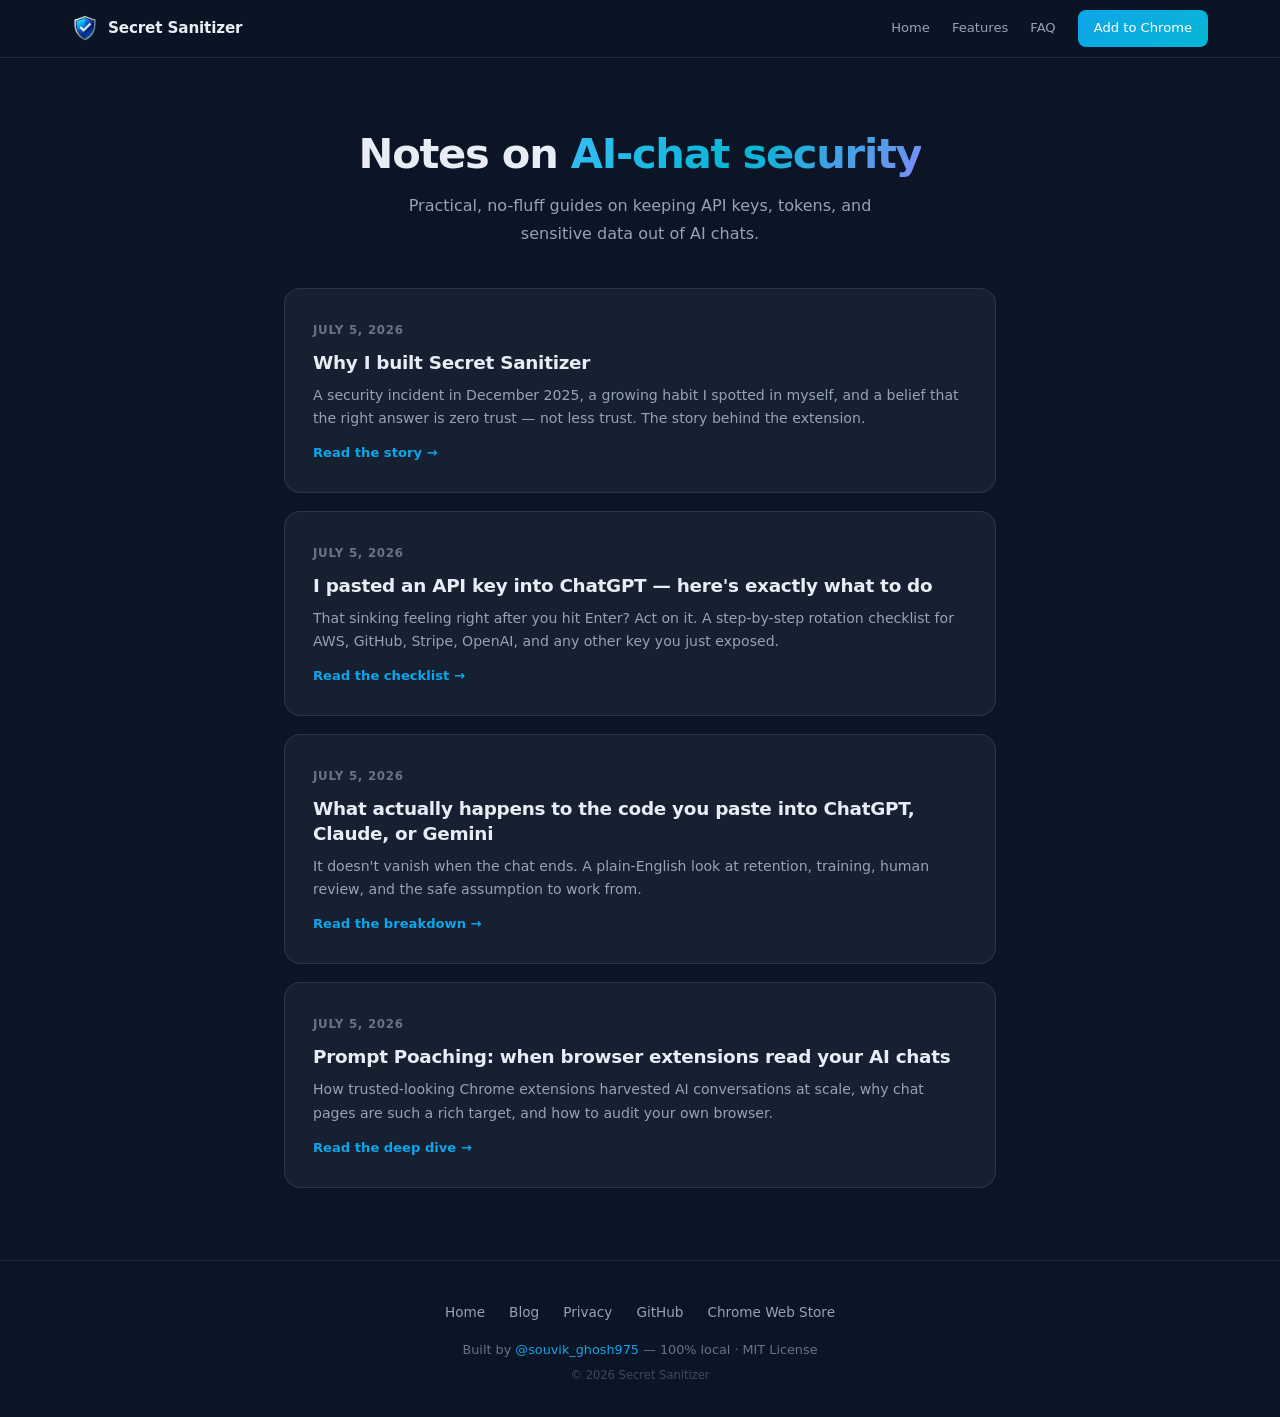
==== website/blog/index.html @ 3d4ddae3 "Website: new dark OG card for link previews Replace the social preview image with the dark 2400x1260" ====
<!DOCTYPE html>
<html lang="en">
<head>
  <meta charset="UTF-8">
  <meta name="viewport" content="width=device-width, initial-scale=1.0">
  <title>Blog — Secret Sanitizer | Notes on AI-Chat Security</title>
  <meta name="description" content="Practical guides on keeping API keys, tokens, and sensitive data out of AI chats — key rotation, data retention, and browser extension security.">
  <meta name="robots" content="index, follow">
  <meta name="author" content="Souvik Ghosh">
  <link rel="canonical" href="https://secretsanitizer.com/blog/">

  <meta property="og:type" content="website">
  <meta property="og:site_name" content="Secret Sanitizer">
  <meta property="og:title" content="Secret Sanitizer Blog — Notes on AI-Chat Security">
  <meta property="og:description" content="Practical guides on keeping API keys, tokens, and sensitive data out of AI chats.">
  <meta property="og:url" content="https://secretsanitizer.com/blog/">
  <meta property="og:image" content="https://secretsanitizer.com/og-card-v2.png">
  <meta property="og:image:width" content="2400">
  <meta property="og:image:height" content="1260">
  <meta property="og:image:type" content="image/png">
  <meta property="og:image:alt" content="Secret Sanitizer masks api_key as [STRIPE_KEY_0] — Paste freely. Leak nothing.">
  <meta name="twitter:card" content="summary_large_image">
  <meta name="twitter:title" content="Secret Sanitizer Blog — Notes on AI-Chat Security">
  <meta name="twitter:description" content="Practical guides on keeping API keys, tokens, and sensitive data out of AI chats.">
  <meta name="twitter:image" content="https://secretsanitizer.com/og-card-v2.png">
  <meta name="twitter:image:alt" content="Secret Sanitizer masks api_key as [STRIPE_KEY_0] — Paste freely. Leak nothing.">
  <link rel="icon" type="image/png" href="../icon-128.png">
  <meta name="theme-color" content="#0b1525">
  <link rel="stylesheet" href="blog.css">
</head>
<body>

  <nav class="navbar">
    <div class="nav-inner">
      <a href="../" class="nav-brand">
        <img src="../icon-128.png" alt="Secret Sanitizer" width="26" height="26">
        <span>Secret Sanitizer</span>
      </a>
      <div class="nav-links">
        <a href="../">Home</a>
        <a href="../#features">Features</a>
        <a href="../#faq">FAQ</a>
        <a href="https://chromewebstore.google.com/detail/secret-sanitizer/genolcmpopiemhpbdnhkaefllchgekja" class="nav-cta" target="_blank" rel="noopener noreferrer">Add to Chrome</a>
      </div>
    </div>
  </nav>

  <main class="container">
    <header class="blog-header">
      <h1>Notes on <span class="gradient-text">AI-chat security</span></h1>
      <p>Practical, no-fluff guides on keeping API keys, tokens, and sensitive data out of AI chats.</p>
    </header>

    <div class="post-list">
      <a class="post-card" href="why-i-built-secret-sanitizer.html">
        <span class="post-date">July 5, 2026</span>
        <h2>Why I built Secret Sanitizer</h2>
        <p>A security incident in December 2025, a growing habit I spotted in myself, and a belief that the right answer is zero trust — not less trust. The story behind the extension.</p>
        <span class="post-more">Read the story &rarr;</span>
      </a>

      <a class="post-card" href="pasted-api-key-into-chatgpt.html">
        <span class="post-date">July 5, 2026</span>
        <h2>I pasted an API key into ChatGPT — here's exactly what to do</h2>
        <p>That sinking feeling right after you hit Enter? Act on it. A step-by-step rotation checklist for AWS, GitHub, Stripe, OpenAI, and any other key you just exposed.</p>
        <span class="post-more">Read the checklist &rarr;</span>
      </a>

      <a class="post-card" href="what-happens-to-data-you-paste-into-ai.html">
        <span class="post-date">July 5, 2026</span>
        <h2>What actually happens to the code you paste into ChatGPT, Claude, or Gemini</h2>
        <p>It doesn't vanish when the chat ends. A plain-English look at retention, training, human review, and the safe assumption to work from.</p>
        <span class="post-more">Read the breakdown &rarr;</span>
      </a>

      <a class="post-card" href="prompt-poaching.html">
        <span class="post-date">July 5, 2026</span>
        <h2>Prompt Poaching: when browser extensions read your AI chats</h2>
        <p>How trusted-looking Chrome extensions harvested AI conversations at scale, why chat pages are such a rich target, and how to audit your own browser.</p>
        <span class="post-more">Read the deep dive &rarr;</span>
      </a>
    </div>
  </main>

  <footer>
    <div class="container">
      <div class="footer-links">
        <a href="../">Home</a>
        <a href="./">Blog</a>
        <a href="../privacy.html">Privacy</a>
        <a href="https://github.com/souvikghosh957/secret-sanitizer-extension" target="_blank" rel="noopener noreferrer">GitHub</a>
        <a href="https://chromewebstore.google.com/detail/secret-sanitizer/genolcmpopiemhpbdnhkaefllchgekja" target="_blank" rel="noopener noreferrer">Chrome Web Store</a>
      </div>
      <p class="footer-credit">Built by <a href="https://x.com/souvik_ghosh975" target="_blank" rel="noopener noreferrer">@souvik_ghosh975</a> &mdash; 100% local &middot; MIT License</p>
      <p class="footer-copy">&copy; 2026 Secret Sanitizer</p>
    </div>
  </footer>

</body>
</html>
---- website/blog/blog.css ----
/* Shared styles for Secret Sanitizer blog pages — mirrors the landing page design tokens */
*, *::before, *::after { box-sizing: border-box; margin: 0; padding: 0; }

:root {
  --primary: #0ea5e9;
  --primary-glow: rgba(14, 165, 233, 0.25);
  --accent: #06b6d4;
  --accent-warm: #818cf8;
  --bg: #0b1525;
  --bg-alt: #0f1d31;
  --bg-card: rgba(255, 255, 255, 0.05);
  --text: #e8edf5;
  --text-muted: #94a3b8;
  --text-dim: #64748b;
  --border: rgba(255, 255, 255, 0.09);
  --success: #10b981;
  --warning: #f59e0b;
  --radius: 16px;
  --font: system-ui, -apple-system, BlinkMacSystemFont, 'Segoe UI', Roboto, sans-serif;
  --mono: 'SF Mono', 'Fira Code', 'Cascadia Code', 'Consolas', monospace;
}

html { scroll-behavior: smooth; }

body {
  font-family: var(--font);
  background: var(--bg);
  color: var(--text);
  line-height: 1.75;
  -webkit-font-smoothing: antialiased;
}

a { color: var(--primary); text-decoration: none; transition: color 0.2s; }
a:hover { color: var(--accent); }

.container { max-width: 760px; margin: 0 auto; padding: 0 24px; }

.gradient-text {
  background: linear-gradient(135deg, #38bdf8, var(--accent), var(--accent-warm));
  -webkit-background-clip: text;
  -webkit-text-fill-color: transparent;
  background-clip: text;
}

/* ===== Navbar ===== */
.navbar {
  position: sticky; top: 0; z-index: 100;
  padding: 10px 0;
  background: rgba(11, 21, 37, 0.9);
  backdrop-filter: blur(16px); -webkit-backdrop-filter: blur(16px);
  border-bottom: 1px solid var(--border);
}
.nav-inner {
  max-width: 1200px; margin: 0 auto; padding: 0 32px;
  display: flex; align-items: center; justify-content: space-between;
}
.nav-brand { display: flex; align-items: center; gap: 10px; color: var(--text); font-weight: 800; font-size: 0.95rem; letter-spacing: -0.01em; }
.nav-brand:hover { color: var(--text); }
.nav-brand img { width: 26px; height: 26px; border-radius: 6px; }
.nav-links { display: flex; align-items: center; gap: 22px; }
.nav-links a { color: var(--text-muted); font-size: 0.82rem; font-weight: 500; }
.nav-links a:hover { color: var(--text); }
.nav-cta {
  padding: 7px 16px; border-radius: 8px; font-weight: 600;
  background: linear-gradient(135deg, var(--primary), var(--accent));
  color: #fff !important; font-size: 0.8rem; white-space: nowrap;
  transition: transform 0.2s, box-shadow 0.2s;
}
.nav-cta:hover { transform: translateY(-1px); box-shadow: 0 4px 14px var(--primary-glow); }
@media (max-width: 600px) { .nav-links a:not(.nav-cta) { display: none; } }

/* ===== Blog index ===== */
.blog-header { padding: 72px 0 40px; text-align: center; }
.blog-header h1 { font-size: clamp(1.9rem, 4.5vw, 2.6rem); font-weight: 800; letter-spacing: -0.03em; line-height: 1.15; margin-bottom: 14px; }
.blog-header p { color: var(--text-muted); font-size: 1rem; max-width: 520px; margin: 0 auto; }

.post-list { display: flex; flex-direction: column; gap: 18px; padding-bottom: 72px; }
.post-card {
  display: block;
  padding: 26px 28px;
  background: var(--bg-card);
  border: 1px solid var(--border);
  border-radius: var(--radius);
  transition: transform 0.25s, border-color 0.25s, box-shadow 0.25s;
}
.post-card:hover {
  transform: translateY(-3px);
  border-color: rgba(14, 165, 233, 0.22);
  box-shadow: 0 12px 32px rgba(0, 0, 0, 0.2);
}
.post-card .post-date { font-size: 0.74rem; color: var(--text-dim); font-weight: 600; text-transform: uppercase; letter-spacing: 0.06em; }
.post-card h2 { font-size: 1.15rem; font-weight: 700; color: var(--text); margin: 8px 0 8px; letter-spacing: -0.015em; line-height: 1.35; }
.post-card p { font-size: 0.88rem; color: var(--text-muted); line-height: 1.65; }
.post-card .post-more { display: inline-block; margin-top: 12px; font-size: 0.82rem; font-weight: 600; color: var(--primary); }

/* ===== Article ===== */
.article-header { padding: 64px 0 8px; }
.article-header .post-date { font-size: 0.76rem; color: var(--text-dim); font-weight: 600; text-transform: uppercase; letter-spacing: 0.06em; }
.article-header h1 { font-size: clamp(1.7rem, 4vw, 2.4rem); font-weight: 800; letter-spacing: -0.03em; line-height: 1.18; margin: 12px 0 14px; }
.article-header .article-lede { color: var(--text-muted); font-size: 1.02rem; line-height: 1.7; }
.article-meta { display: flex; align-items: center; gap: 8px; margin-top: 18px; font-size: 0.82rem; color: var(--text-dim); }

article { padding: 24px 0 40px; }
article h2 { font-size: 1.3rem; font-weight: 700; letter-spacing: -0.02em; margin: 40px 0 14px; line-height: 1.3; }
article h3 { font-size: 1.05rem; font-weight: 700; margin: 28px 0 10px; }
article p { color: var(--text-muted); font-size: 0.95rem; margin-bottom: 16px; }
article ul, article ol { color: var(--text-muted); font-size: 0.95rem; margin: 0 0 16px 22px; }
article li { margin-bottom: 8px; }
article li::marker { color: var(--primary); }
article strong { color: var(--text); }
article code {
  font-family: var(--mono); font-size: 0.84em;
  background: rgba(255,255,255,0.06); border: 1px solid var(--border);
  padding: 1px 6px; border-radius: 5px; color: var(--text);
}
article blockquote {
  border-left: 3px solid var(--primary);
  padding: 4px 0 4px 18px; margin: 0 0 16px;
  color: var(--text-muted); font-style: italic;
}
.callout {
  padding: 18px 22px; margin: 24px 0;
  background: rgba(14,165,233,0.05);
  border: 1px solid rgba(14,165,233,0.18);
  border-radius: 12px;
  font-size: 0.9rem; color: var(--text-muted);
}
.callout strong { color: var(--primary); }

/* ===== Article CTA ===== */
.article-cta {
  margin: 48px 0 64px;
  padding: 36px 32px;
  text-align: center;
  border: 1px solid rgba(14,165,233,0.18);
  border-radius: 18px;
  background: radial-gradient(ellipse 80% 70% at 50% 0%, rgba(14,165,233,0.09) 0%, transparent 70%);
}
.article-cta h2 { font-size: 1.3rem; font-weight: 800; margin: 0 0 8px; letter-spacing: -0.02em; }
.article-cta p { color: var(--text-muted); font-size: 0.9rem; margin-bottom: 20px; }
.btn-primary {
  display: inline-flex; align-items: center; gap: 8px;
  padding: 13px 26px; border-radius: 10px;
  font-size: 0.92rem; font-weight: 600;
  background: linear-gradient(135deg, var(--primary), var(--accent));
  color: #fff; box-shadow: 0 4px 24px var(--primary-glow);
  transition: transform 0.25s, box-shadow 0.25s;
}
.btn-primary:hover { transform: translateY(-2px); box-shadow: 0 8px 32px var(--primary-glow); color: #fff; }

.back-link { display: inline-flex; align-items: center; gap: 6px; font-size: 0.85rem; font-weight: 600; margin-top: 8px; }

/* ===== Footer ===== */
footer { border-top: 1px solid var(--border); padding: 40px 0 32px; text-align: center; }
.footer-links { display: flex; gap: 24px; justify-content: center; flex-wrap: wrap; margin-bottom: 14px; }
.footer-links a { color: var(--text-muted); font-size: 0.85rem; }
.footer-links a:hover { color: var(--primary); }
.footer-credit { font-size: 0.8rem; color: var(--text-dim); margin-bottom: 4px; }
.footer-copy { font-size: 0.72rem; color: var(--text-dim); opacity: 0.55; }

@media (max-width: 480px) {
  .container { padding: 0 20px; }
  .blog-header { padding: 52px 0 32px; }
  .article-header { padding: 44px 0 4px; }
  .post-card { padding: 22px 20px; }
  .article-cta { padding: 28px 20px; }
}
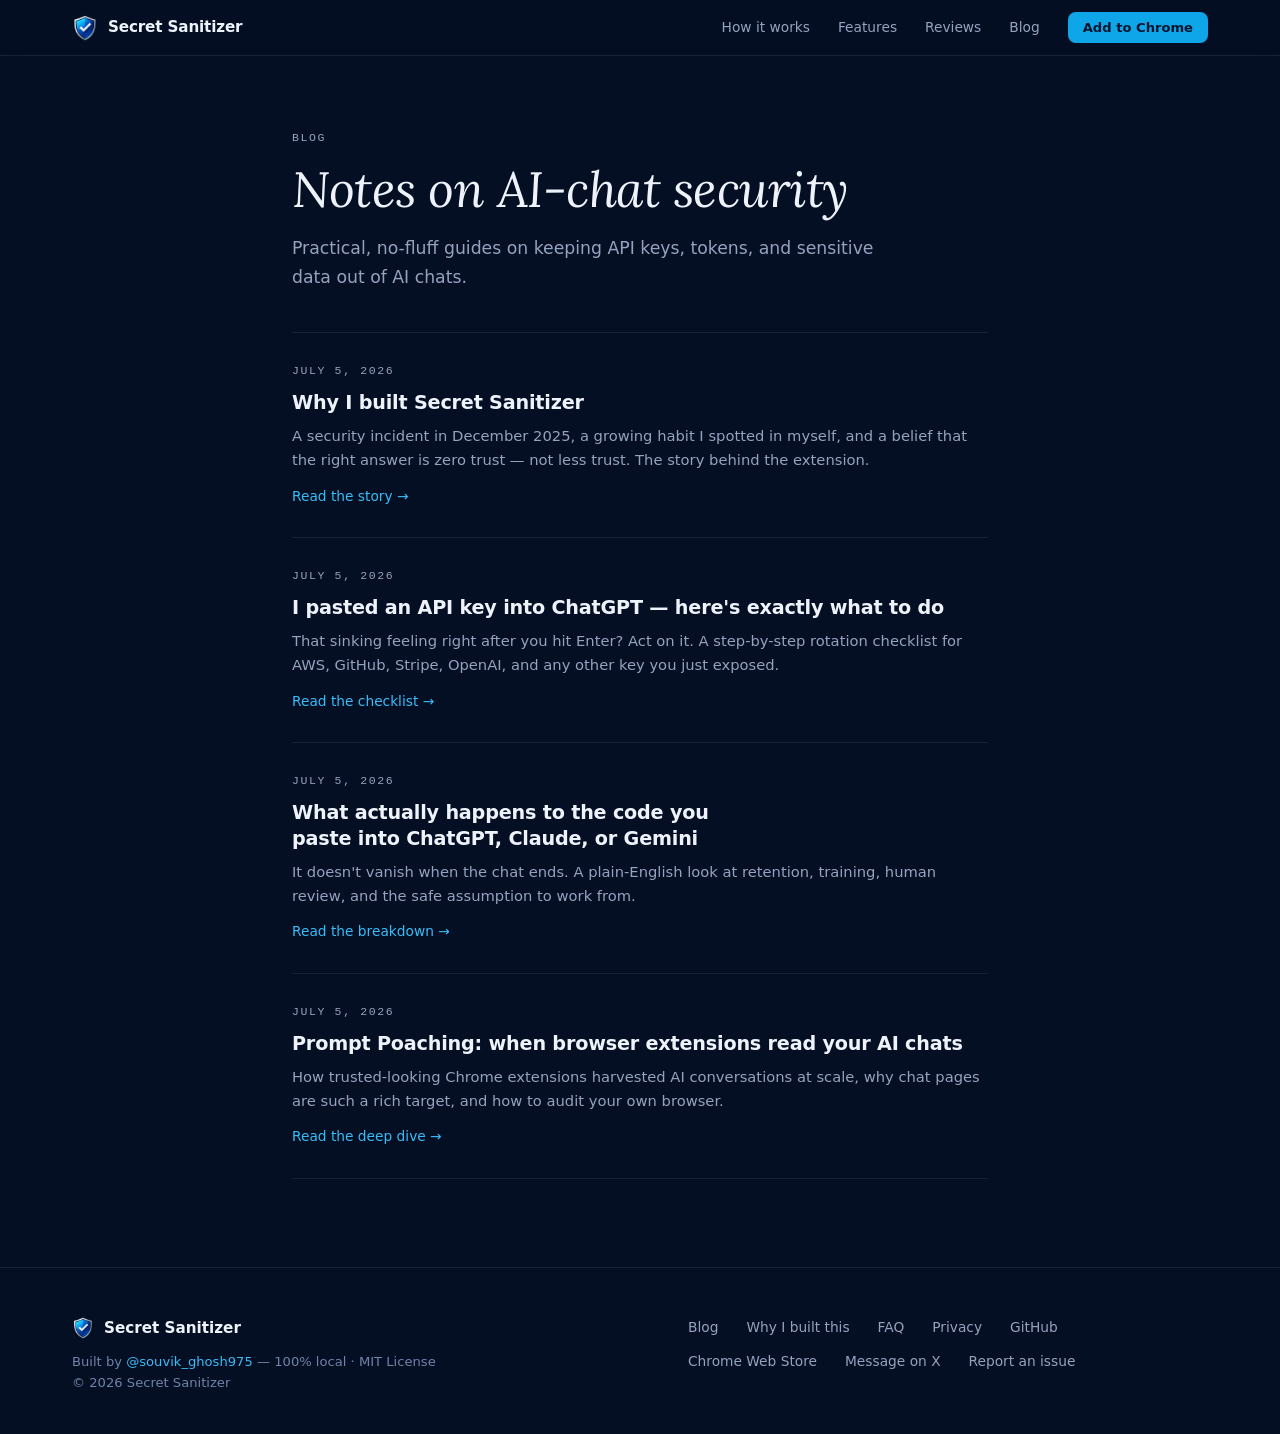
==== commit 0db4e455: "Website: redesign to match the OG card, shared stylesheet, CSP Design - One palette and type system " ====
--- a/website/blog/index.html
+++ b/website/blog/index.html
@@ -14,67 +14,70 @@
   <meta property="og:title" content="Secret Sanitizer Blog — Notes on AI-Chat Security">
   <meta property="og:description" content="Practical guides on keeping API keys, tokens, and sensitive data out of AI chats.">
   <meta property="og:url" content="https://secretsanitizer.com/blog/">
-  <meta property="og:image" content="https://secretsanitizer.com/og-card-v2.png">
+  <meta property="og:image" content="https://secretsanitizer.com/og-card.jpg">
   <meta property="og:image:width" content="2400">
   <meta property="og:image:height" content="1260">
-  <meta property="og:image:type" content="image/png">
+  <meta property="og:image:type" content="image/jpeg">
   <meta property="og:image:alt" content="Secret Sanitizer masks api_key as [STRIPE_KEY_0] — Paste freely. Leak nothing.">
   <meta name="twitter:card" content="summary_large_image">
   <meta name="twitter:title" content="Secret Sanitizer Blog — Notes on AI-Chat Security">
   <meta name="twitter:description" content="Practical guides on keeping API keys, tokens, and sensitive data out of AI chats.">
-  <meta name="twitter:image" content="https://secretsanitizer.com/og-card-v2.png">
+  <meta name="twitter:image" content="https://secretsanitizer.com/og-card.jpg">
   <meta name="twitter:image:alt" content="Secret Sanitizer masks api_key as [STRIPE_KEY_0] — Paste freely. Leak nothing.">
   <link rel="icon" type="image/png" href="../icon-128.png">
-  <meta name="theme-color" content="#0b1525">
-  <link rel="stylesheet" href="blog.css">
+  <meta name="theme-color" content="#050f24">
+  <link rel="preload" href="../fonts/lora-italic-400.woff2" as="font" type="font/woff2" crossorigin>
+  <link rel="stylesheet" href="../site.css">
 </head>
 <body>
 
   <nav class="navbar">
     <div class="nav-inner">
       <a href="../" class="nav-brand">
-        <img src="../icon-128.png" alt="Secret Sanitizer" width="26" height="26">
+        <img src="../icon-128.png" alt="" width="26" height="26">
         <span>Secret Sanitizer</span>
       </a>
       <div class="nav-links">
-        <a href="../">Home</a>
+        <a href="../#how-it-works">How it works</a>
         <a href="../#features">Features</a>
-        <a href="../#faq">FAQ</a>
-        <a href="https://chromewebstore.google.com/detail/secret-sanitizer/genolcmpopiemhpbdnhkaefllchgekja" class="nav-cta" target="_blank" rel="noopener noreferrer">Add to Chrome</a>
+        <a href="../#reviews">Reviews</a>
+        <a href="../blog/">Blog</a>
+        <a href="https://chromewebstore.google.com/detail/secret-sanitizer/genolcmpopiemhpbdnhkaefllchgekja" class="btn btn-primary btn-sm" target="_blank" rel="noopener noreferrer">Add to Chrome</a>
       </div>
     </div>
   </nav>
 
-  <main class="container">
-    <header class="blog-header">
-      <h1>Notes on <span class="gradient-text">AI-chat security</span></h1>
-      <p>Practical, no-fluff guides on keeping API keys, tokens, and sensitive data out of AI chats.</p>
+  <main class="container narrow">
+    <header class="page-head">
+      <span class="eyebrow">Blog</span>
+      <h1>Notes on AI-chat security</h1>
+      <p class="lede">Practical, no-fluff guides on keeping API keys, tokens, and sensitive data out of AI chats.</p>
     </header>
 
     <div class="post-list">
       <a class="post-card" href="why-i-built-secret-sanitizer.html">
-        <span class="post-date">July 5, 2026</span>
+        <span class="eyebrow">July 5, 2026</span>
         <h2>Why I built Secret Sanitizer</h2>
         <p>A security incident in December 2025, a growing habit I spotted in myself, and a belief that the right answer is zero trust — not less trust. The story behind the extension.</p>
         <span class="post-more">Read the story &rarr;</span>
       </a>
 
       <a class="post-card" href="pasted-api-key-into-chatgpt.html">
-        <span class="post-date">July 5, 2026</span>
+        <span class="eyebrow">July 5, 2026</span>
         <h2>I pasted an API key into ChatGPT — here's exactly what to do</h2>
         <p>That sinking feeling right after you hit Enter? Act on it. A step-by-step rotation checklist for AWS, GitHub, Stripe, OpenAI, and any other key you just exposed.</p>
         <span class="post-more">Read the checklist &rarr;</span>
       </a>
 
       <a class="post-card" href="what-happens-to-data-you-paste-into-ai.html">
-        <span class="post-date">July 5, 2026</span>
+        <span class="eyebrow">July 5, 2026</span>
         <h2>What actually happens to the code you paste into ChatGPT, Claude, or Gemini</h2>
         <p>It doesn't vanish when the chat ends. A plain-English look at retention, training, human review, and the safe assumption to work from.</p>
         <span class="post-more">Read the breakdown &rarr;</span>
       </a>
 
       <a class="post-card" href="prompt-poaching.html">
-        <span class="post-date">July 5, 2026</span>
+        <span class="eyebrow">July 5, 2026</span>
         <h2>Prompt Poaching: when browser extensions read your AI chats</h2>
         <p>How trusted-looking Chrome extensions harvested AI conversations at scale, why chat pages are such a rich target, and how to audit your own browser.</p>
         <span class="post-more">Read the deep dive &rarr;</span>
@@ -82,17 +85,23 @@
     </div>
   </main>
 
-  <footer>
-    <div class="container">
-      <div class="footer-links">
-        <a href="../">Home</a>
-        <a href="./">Blog</a>
+  <footer class="site-footer" id="contact">
+    <div class="footer-inner">
+      <div>
+        <a href="../" class="footer-brand"><img src="../icon-128.png" alt="" width="22" height="22">Secret Sanitizer</a>
+        <p class="footer-credit">Built by <a href="https://x.com/souvik_ghosh975" target="_blank" rel="noopener noreferrer">@souvik_ghosh975</a> &mdash; 100% local &middot; MIT License</p>
+        <p class="footer-credit">&copy; 2026 Secret Sanitizer</p>
+      </div>
+      <nav class="footer-links" aria-label="Footer">
+        <a href="../blog/">Blog</a>
+        <a href="../blog/why-i-built-secret-sanitizer.html">Why I built this</a>
+        <a href="../#faq">FAQ</a>
         <a href="../privacy.html">Privacy</a>
         <a href="https://github.com/souvikghosh957/secret-sanitizer-extension" target="_blank" rel="noopener noreferrer">GitHub</a>
         <a href="https://chromewebstore.google.com/detail/secret-sanitizer/genolcmpopiemhpbdnhkaefllchgekja" target="_blank" rel="noopener noreferrer">Chrome Web Store</a>
-      </div>
-      <p class="footer-credit">Built by <a href="https://x.com/souvik_ghosh975" target="_blank" rel="noopener noreferrer">@souvik_ghosh975</a> &mdash; 100% local &middot; MIT License</p>
-      <p class="footer-copy">&copy; 2026 Secret Sanitizer</p>
+        <a href="https://x.com/souvik_ghosh975" target="_blank" rel="noopener noreferrer">Message on X</a>
+        <a href="https://github.com/souvikghosh957/secret-sanitizer-extension/issues" target="_blank" rel="noopener noreferrer">Report an issue</a>
+      </nav>
     </div>
   </footer>
 
--- a/website/site.css
+++ b/website/site.css
@@ -0,0 +1,236 @@
+/* Shared design tokens and base components for secretsanitizer.com.
+   Palette and type are taken from og-card.jpg and the extension popup. */
+*, *::before, *::after { box-sizing: border-box; margin: 0; padding: 0; }
+
+@font-face {
+  font-family: 'Lora';
+  font-style: italic;
+  font-weight: 400;
+  font-display: swap;
+  src: url('fonts/lora-italic-400.woff2') format('woff2');
+}
+
+:root {
+  color-scheme: dark;
+  --bg: #050f24;
+  --bg-alt: #07142d;
+  --bg-card: #0a1933;
+  --bg-inset: #040b1b;
+  --glow: #0c376e;
+  --text: #eef3fb;
+  --text-muted: #94a3bd;
+  --text-dim: #7083a8;
+  --border: rgba(255, 255, 255, 0.08);
+  --border-strong: rgba(255, 255, 255, 0.16);
+  --primary: #0ea5e9;
+  --primary-hover: #38bdf8;
+  --primary-ink: #04152e;
+  --success: #34d399;
+  --radius: 14px;
+  --font: system-ui, -apple-system, BlinkMacSystemFont, 'Segoe UI', Roboto, sans-serif;
+  --serif: 'Lora', Georgia, 'Times New Roman', serif;
+  --mono: ui-monospace, 'SF Mono', 'Cascadia Code', 'Fira Code', Consolas, monospace;
+}
+
+html { scroll-behavior: smooth; }
+
+body {
+  font-family: var(--font);
+  background: var(--bg);
+  color: var(--text);
+  line-height: 1.65;
+  overflow-x: hidden;
+  -webkit-font-smoothing: antialiased;
+}
+
+a { color: var(--primary-hover); text-decoration: none; transition: color 0.2s; }
+a:hover { color: var(--text); }
+
+::selection { background: rgba(14, 165, 233, 0.35); }
+h1, h2, h3 { text-wrap: balance; }
+
+:focus-visible { outline: 2px solid var(--primary-hover); outline-offset: 3px; border-radius: 4px; }
+
+/* ===== Navbar ===== */
+.navbar {
+  position: sticky; top: 0; z-index: 100;
+  padding: 12px 0;
+  background: rgba(5, 15, 36, 0.82);
+  backdrop-filter: blur(14px); -webkit-backdrop-filter: blur(14px);
+  border-bottom: 1px solid var(--border);
+}
+.nav-inner {
+  max-width: 1200px; margin: 0 auto; padding: 0 32px;
+  display: flex; align-items: center; justify-content: space-between;
+}
+.nav-brand { display: flex; align-items: center; gap: 10px; color: var(--text); font-weight: 600; font-size: 0.95rem; letter-spacing: -0.01em; }
+.nav-brand:hover { color: var(--text); }
+.nav-brand img { width: 26px; height: 26px; }
+.nav-links { display: flex; align-items: center; gap: 28px; }
+.nav-links a:not(.btn) { color: var(--text-muted); font-size: 0.86rem; }
+.nav-links a:not(.btn):hover { color: var(--text); }
+@media (max-width: 640px) {
+  .nav-inner { padding: 0 20px; }
+  .nav-links a:not(.btn) { display: none; }
+}
+
+/* ===== Buttons ===== */
+.btn {
+  display: inline-flex; align-items: center; gap: 8px;
+  padding: 13px 24px;
+  border: 1px solid transparent; border-radius: 10px;
+  font: 600 0.95rem var(--font);
+  cursor: pointer; white-space: nowrap;
+  transition: background-color 0.2s, border-color 0.2s, color 0.2s;
+}
+.btn-primary { background: var(--primary); color: var(--primary-ink); }
+.btn-primary:hover { background: var(--primary-hover); color: var(--primary-ink); }
+.btn-ghost { color: var(--text); border-color: var(--border-strong); }
+.btn-ghost:hover { border-color: rgba(255, 255, 255, 0.32); color: var(--text); }
+.btn-sm { padding: 7px 14px; border-radius: 8px; font-size: 0.82rem; }
+
+/* ===== Mask chip: the one place saturated colour is used ===== */
+.chip {
+  display: inline-block;
+  font-family: var(--mono); font-size: 0.92em; font-weight: 600; line-height: 1.5;
+  background: var(--primary); color: var(--primary-ink);
+  padding: 0 0.5em; border-radius: 5px;
+  white-space: nowrap;
+}
+
+/* ===== Layout ===== */
+.container { max-width: 1200px; margin: 0 auto; padding: 0 32px; }
+.container.narrow { max-width: 760px; }
+
+.card {
+  background: var(--bg-card);
+  border: 1px solid var(--border);
+  border-radius: var(--radius);
+}
+
+.eyebrow {
+  display: block;
+  font-family: var(--mono); font-size: 0.72rem; font-weight: 500;
+  letter-spacing: 0.14em; text-transform: uppercase;
+  color: var(--text-muted);
+}
+
+/* ===== Page header (blog, posts, privacy) ===== */
+.page-head { padding: 72px 0 40px; }
+.page-head h1 {
+  font-family: var(--serif); font-style: italic; font-weight: 400;
+  font-size: clamp(2.1rem, 4.8vw, 3.1rem);
+  line-height: 1.14; letter-spacing: -0.01em;
+  margin: 14px 0 16px;
+}
+.page-head .lede { color: var(--text-muted); font-size: 1.08rem; line-height: 1.7; max-width: 36em; }
+
+/* ===== Long-form text (posts, privacy) ===== */
+.prose { padding-bottom: 48px; line-height: 1.75; }
+.prose h2 { font-size: 1.3rem; font-weight: 600; letter-spacing: -0.015em; line-height: 1.3; margin: 44px 0 14px; }
+.prose h3 { font-size: 1.05rem; font-weight: 600; margin: 28px 0 10px; }
+.prose p { color: var(--text-muted); margin-bottom: 16px; }
+.prose ul, .prose ol { color: var(--text-muted); margin: 0 0 16px 22px; }
+.prose li { margin-bottom: 8px; }
+.prose li::marker { color: var(--text-dim); }
+.prose strong { color: var(--text); font-weight: 600; }
+.prose code {
+  font-family: var(--mono); font-size: 0.84em;
+  background: rgba(255, 255, 255, 0.06); border: 1px solid var(--border);
+  padding: 1px 6px; border-radius: 5px; color: var(--text);
+}
+.prose blockquote {
+  border-left: 2px solid var(--primary);
+  padding: 4px 0 4px 18px; margin: 0 0 16px;
+  color: var(--text-muted); font-style: italic;
+}
+.callout {
+  padding: 20px 24px; margin: 28px 0;
+  background: var(--bg-card);
+  border: 1px solid var(--border);
+  border-left: 2px solid var(--primary);
+  border-radius: 0 var(--radius) var(--radius) 0;
+  font-size: 0.94rem; color: var(--text-muted);
+}
+.callout p { margin-bottom: 0; }
+
+/* ===== Blog index ===== */
+.post-list { padding-bottom: 88px; }
+.post-card { display: block; padding: 28px 0; border-top: 1px solid var(--border); }
+.post-card:last-child { border-bottom: 1px solid var(--border); }
+.post-card h2 { font-size: 1.2rem; font-weight: 600; color: var(--text); margin: 10px 0 8px; letter-spacing: -0.01em; line-height: 1.35; transition: color 0.2s; }
+.post-card:hover h2 { color: var(--primary-hover); }
+.post-card p { font-size: 0.92rem; color: var(--text-muted); }
+.post-more { display: inline-block; margin-top: 12px; font-size: 0.86rem; font-weight: 500; color: var(--primary-hover); }
+
+/* ===== End-of-article CTA ===== */
+.article-cta {
+  margin: 8px 0 40px;
+  padding: 48px 32px;
+  text-align: center;
+  border: 1px solid var(--border);
+  border-radius: var(--radius);
+  background: radial-gradient(ellipse 70% 90% at 50% 50%, var(--glow), transparent 75%);
+}
+.article-cta h2 {
+  font-family: var(--serif); font-style: italic; font-weight: 400;
+  font-size: clamp(1.5rem, 3.6vw, 2rem); line-height: 1.2;
+  margin-bottom: 10px;
+}
+.article-cta p { color: var(--text-muted); font-size: 0.94rem; margin-bottom: 24px; }
+.back-row { padding-bottom: 72px; font-size: 0.88rem; font-weight: 500; }
+
+/* ===== Choice list (uninstall page) ===== */
+.choices { border-bottom: 1px solid var(--border); }
+.choices a {
+  display: flex; align-items: center; justify-content: space-between; gap: 16px;
+  padding: 18px 0;
+  border-top: 1px solid var(--border);
+  color: var(--text); font-weight: 500;
+}
+.choices a::after { content: '\2192'; color: var(--text-dim); transition: color 0.2s, transform 0.2s; }
+.choices a:hover { color: var(--primary-hover); }
+.choices a:hover::after { color: var(--primary-hover); transform: translateX(3px); }
+.fine-print { padding: 28px 0 88px; font-size: 0.86rem; color: var(--text-dim); }
+
+/* ===== 404 ===== */
+.not-found {
+  padding-top: 120px; padding-bottom: 136px;
+  text-align: center;
+  background: radial-gradient(ellipse 60% 70% at 50% 50%, var(--glow), transparent 72%);
+}
+.not-found h1 {
+  font-family: var(--serif); font-style: italic; font-weight: 400;
+  font-size: clamp(2.1rem, 4.8vw, 3.1rem); line-height: 1.14;
+  margin: 14px 0 12px;
+}
+.not-found .lede { color: var(--text-muted); font-size: 1.08rem; margin-bottom: 32px; }
+
+/* ===== Footer ===== */
+.site-footer { border-top: 1px solid var(--border); padding: 48px 0 40px; }
+.footer-inner {
+  max-width: 1200px; margin: 0 auto; padding: 0 32px;
+  display: flex; justify-content: space-between; align-items: flex-start; gap: 32px 48px; flex-wrap: wrap;
+}
+.footer-brand { display: flex; align-items: center; gap: 10px; margin-bottom: 10px; font-weight: 600; font-size: 0.95rem; color: var(--text); }
+.footer-brand:hover { color: var(--text); }
+.footer-credit { font-size: 0.82rem; color: var(--text-dim); }
+.footer-links { display: flex; gap: 12px 28px; flex-wrap: wrap; max-width: 520px; }
+.footer-links a { color: var(--text-muted); font-size: 0.86rem; }
+.footer-links a:hover { color: var(--text); }
+
+@media (max-width: 560px) {
+  .container { padding: 0 20px; }
+  .footer-inner { padding: 0 20px; }
+  .page-head { padding: 48px 0 28px; }
+  .article-cta { padding: 36px 20px; }
+}
+
+@media (prefers-reduced-motion: reduce) {
+  html { scroll-behavior: auto; }
+  *, *::before, *::after {
+    animation-duration: 0.01ms !important;
+    animation-iteration-count: 1 !important;
+    transition-duration: 0.01ms !important;
+  }
+}
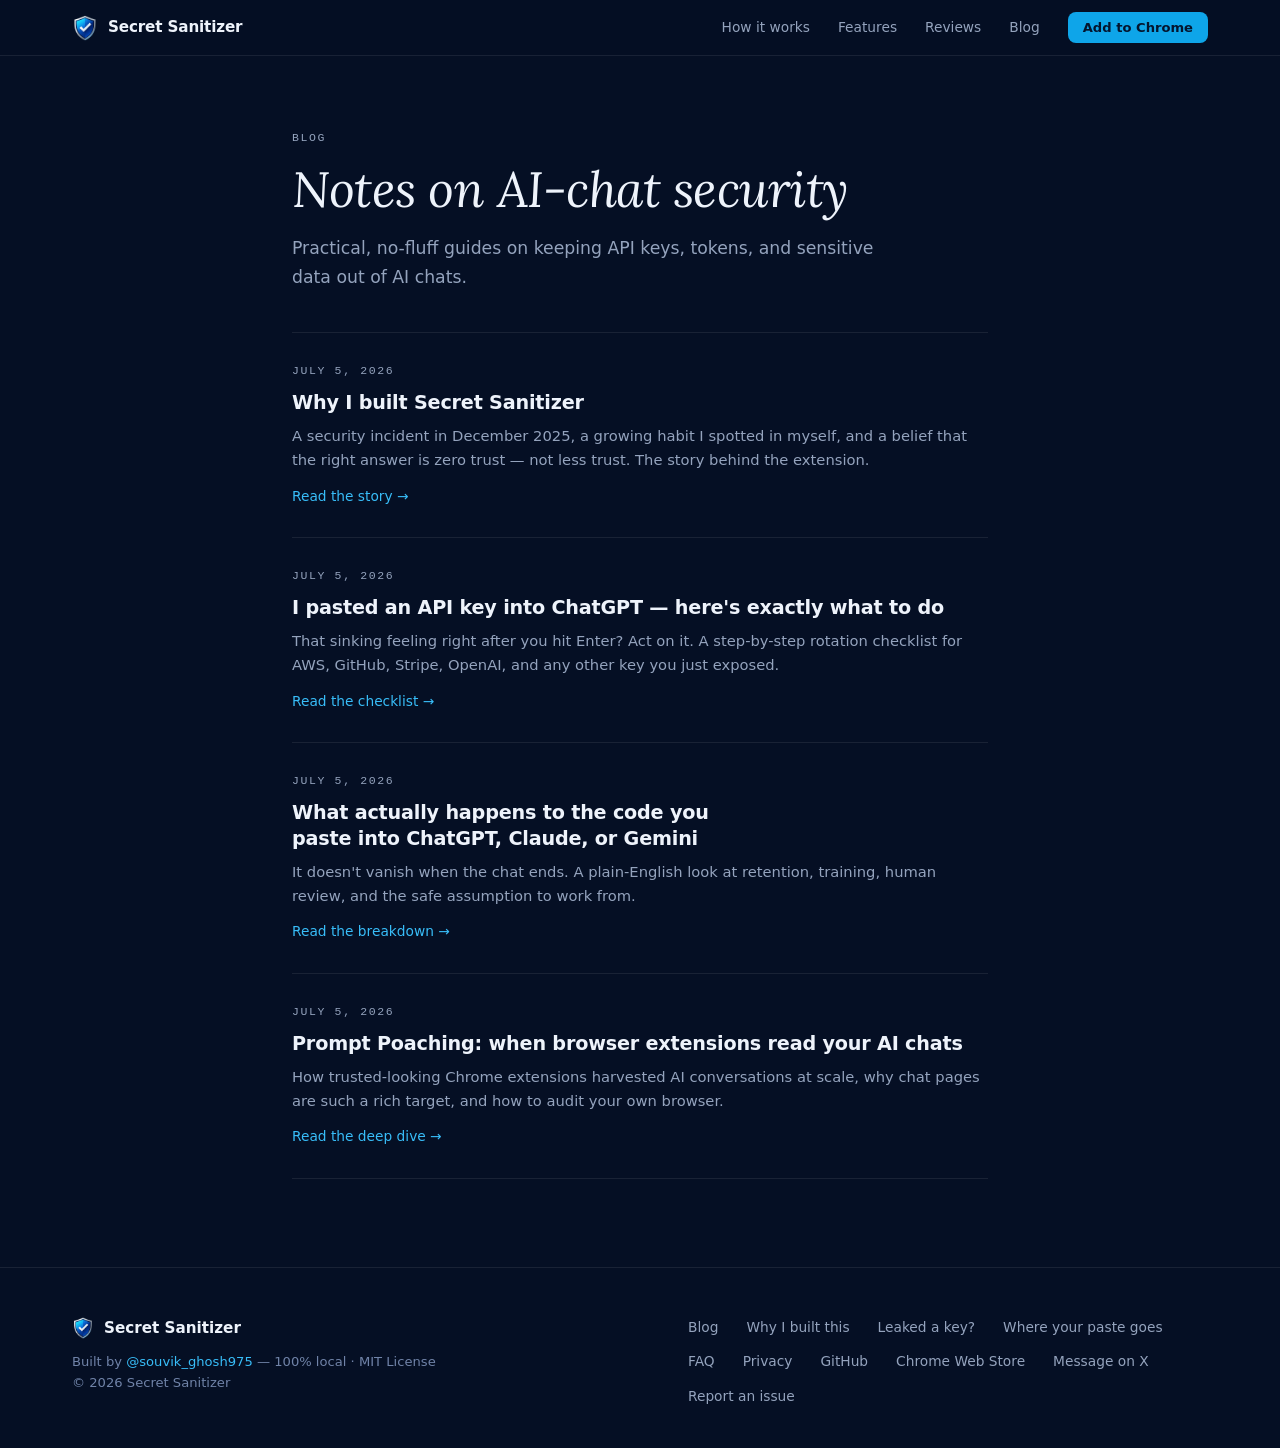
==== commit 04cd376e: "Website: add the two guide posts to the footer on every page" ====
--- a/website/blog/index.html
+++ b/website/blog/index.html
@@ -18,12 +18,12 @@
   <meta property="og:image:width" content="2400">
   <meta property="og:image:height" content="1260">
   <meta property="og:image:type" content="image/jpeg">
-  <meta property="og:image:alt" content="Secret Sanitizer masks api_key as [STRIPE_KEY_0] — Paste freely. Leak nothing.">
+  <meta property="og:image:alt" content="Secret Sanitizer masks api_key as [STRIPE_KEY_k3f9_0] — Paste freely. Leak nothing.">
   <meta name="twitter:card" content="summary_large_image">
   <meta name="twitter:title" content="Secret Sanitizer Blog — Notes on AI-Chat Security">
   <meta name="twitter:description" content="Practical guides on keeping API keys, tokens, and sensitive data out of AI chats.">
   <meta name="twitter:image" content="https://secretsanitizer.com/og-card.jpg">
-  <meta name="twitter:image:alt" content="Secret Sanitizer masks api_key as [STRIPE_KEY_0] — Paste freely. Leak nothing.">
+  <meta name="twitter:image:alt" content="Secret Sanitizer masks api_key as [STRIPE_KEY_k3f9_0] — Paste freely. Leak nothing.">
   <link rel="icon" type="image/png" href="../icon-128.png">
   <meta name="theme-color" content="#050f24">
   <link rel="preload" href="../fonts/lora-italic-400.woff2" as="font" type="font/woff2" crossorigin>
@@ -33,15 +33,15 @@
 
   <nav class="navbar">
     <div class="nav-inner">
-      <a href="../" class="nav-brand">
+      <a href="/" class="nav-brand">
         <img src="../icon-128.png" alt="" width="26" height="26">
         <span>Secret Sanitizer</span>
       </a>
       <div class="nav-links">
-        <a href="../#how-it-works">How it works</a>
-        <a href="../#features">Features</a>
-        <a href="../#reviews">Reviews</a>
-        <a href="../blog/">Blog</a>
+        <a href="/#how-it-works">How it works</a>
+        <a href="/#features">Features</a>
+        <a href="/#reviews">Reviews</a>
+        <a href="/blog/">Blog</a>
         <a href="https://chromewebstore.google.com/detail/secret-sanitizer/genolcmpopiemhpbdnhkaefllchgekja" class="btn btn-primary btn-sm" target="_blank" rel="noopener noreferrer">Add to Chrome</a>
       </div>
     </div>
@@ -55,28 +55,28 @@
     </header>
 
     <div class="post-list">
-      <a class="post-card" href="why-i-built-secret-sanitizer.html">
+      <a class="post-card" href="/blog/why-i-built-secret-sanitizer">
         <span class="eyebrow">July 5, 2026</span>
         <h2>Why I built Secret Sanitizer</h2>
         <p>A security incident in December 2025, a growing habit I spotted in myself, and a belief that the right answer is zero trust — not less trust. The story behind the extension.</p>
         <span class="post-more">Read the story &rarr;</span>
       </a>
 
-      <a class="post-card" href="pasted-api-key-into-chatgpt.html">
+      <a class="post-card" href="/blog/pasted-api-key-into-chatgpt">
         <span class="eyebrow">July 5, 2026</span>
         <h2>I pasted an API key into ChatGPT — here's exactly what to do</h2>
         <p>That sinking feeling right after you hit Enter? Act on it. A step-by-step rotation checklist for AWS, GitHub, Stripe, OpenAI, and any other key you just exposed.</p>
         <span class="post-more">Read the checklist &rarr;</span>
       </a>
 
-      <a class="post-card" href="what-happens-to-data-you-paste-into-ai.html">
+      <a class="post-card" href="/blog/what-happens-to-data-you-paste-into-ai">
         <span class="eyebrow">July 5, 2026</span>
         <h2>What actually happens to the code you paste into ChatGPT, Claude, or Gemini</h2>
         <p>It doesn't vanish when the chat ends. A plain-English look at retention, training, human review, and the safe assumption to work from.</p>
         <span class="post-more">Read the breakdown &rarr;</span>
       </a>
 
-      <a class="post-card" href="prompt-poaching.html">
+      <a class="post-card" href="/blog/prompt-poaching">
         <span class="eyebrow">July 5, 2026</span>
         <h2>Prompt Poaching: when browser extensions read your AI chats</h2>
         <p>How trusted-looking Chrome extensions harvested AI conversations at scale, why chat pages are such a rich target, and how to audit your own browser.</p>
@@ -88,15 +88,17 @@
   <footer class="site-footer" id="contact">
     <div class="footer-inner">
       <div>
-        <a href="../" class="footer-brand"><img src="../icon-128.png" alt="" width="22" height="22">Secret Sanitizer</a>
+        <a href="/" class="footer-brand"><img src="../icon-128.png" alt="" width="22" height="22">Secret Sanitizer</a>
         <p class="footer-credit">Built by <a href="https://x.com/souvik_ghosh975" target="_blank" rel="noopener noreferrer">@souvik_ghosh975</a> &mdash; 100% local &middot; MIT License</p>
         <p class="footer-credit">&copy; 2026 Secret Sanitizer</p>
       </div>
       <nav class="footer-links" aria-label="Footer">
-        <a href="../blog/">Blog</a>
-        <a href="../blog/why-i-built-secret-sanitizer.html">Why I built this</a>
-        <a href="../#faq">FAQ</a>
-        <a href="../privacy.html">Privacy</a>
+        <a href="/blog/">Blog</a>
+        <a href="/blog/why-i-built-secret-sanitizer">Why I built this</a>
+        <a href="/blog/pasted-api-key-into-chatgpt">Leaked a key?</a>
+        <a href="/blog/what-happens-to-data-you-paste-into-ai">Where your paste goes</a>
+        <a href="/#faq">FAQ</a>
+        <a href="/privacy">Privacy</a>
         <a href="https://github.com/souvikghosh957/secret-sanitizer-extension" target="_blank" rel="noopener noreferrer">GitHub</a>
         <a href="https://chromewebstore.google.com/detail/secret-sanitizer/genolcmpopiemhpbdnhkaefllchgekja" target="_blank" rel="noopener noreferrer">Chrome Web Store</a>
         <a href="https://x.com/souvik_ghosh975" target="_blank" rel="noopener noreferrer">Message on X</a>
